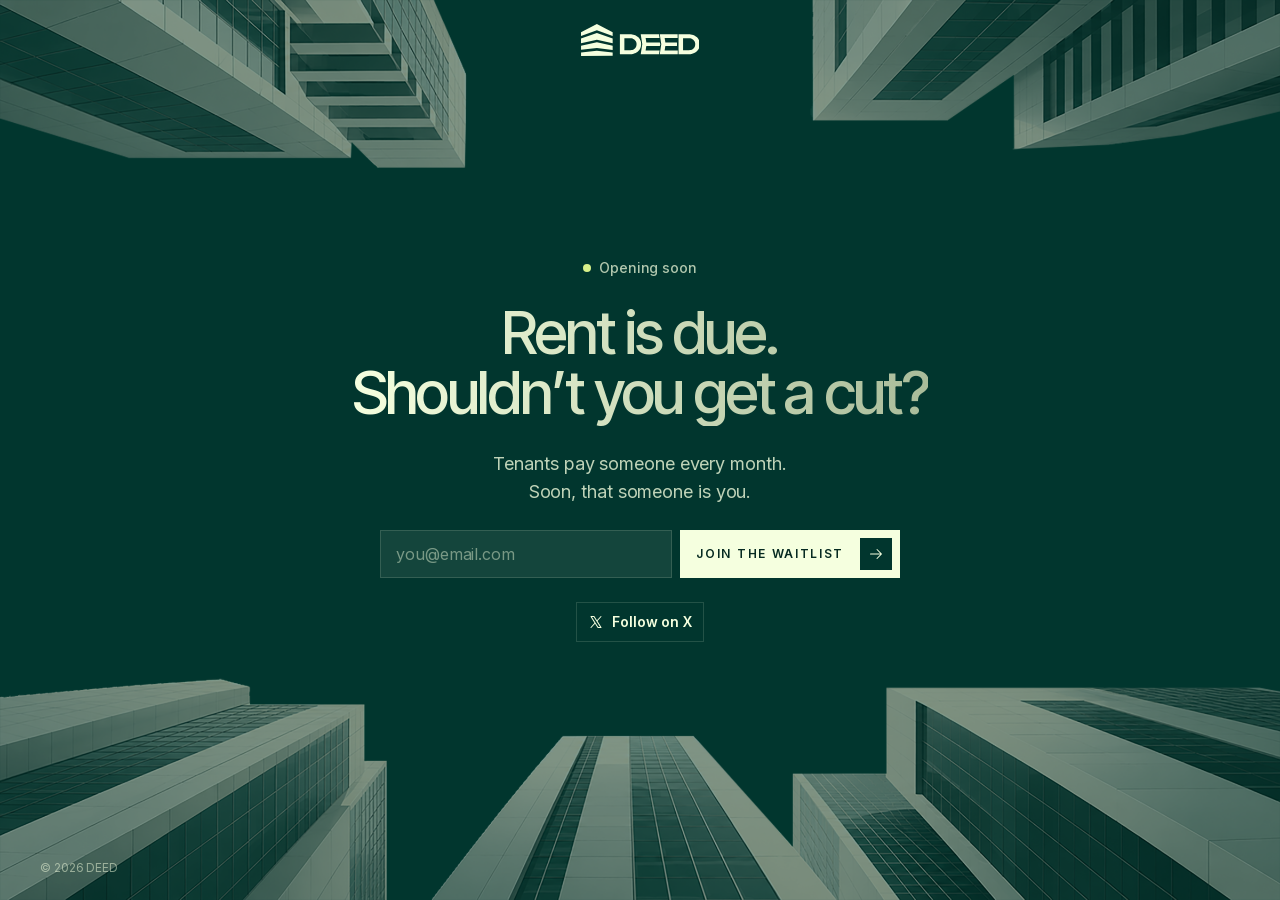
==== index.html @ 1d6d8c2b "." ====
<!DOCTYPE html>
<!--XpxqVxk1IxAh8o9LxmOj1-->
<html lang="en" class="__variable_37ef13 __variable_84aefc">
  <head>
    <meta charset="utf-8" />
    <meta name="viewport" content="width=device-width, initial-scale=1" />
    <link
      rel="preload"
      href="/_next/static/media/103fc5fac08dcb15-s.p.woff2"
      as="font"
      crossorigin=""
      type="font/woff2"
    />
    <link
      rel="preload"
      href="/_next/static/media/e4af272ccee01ff0-s.p.woff2"
      as="font"
      crossorigin=""
      type="font/woff2"
    />
    <link rel="preload" as="image" href="/top-bg.png" fetchPriority="high" />
    <link rel="preload" as="image" href="/bottom-bg.png" fetchPriority="high" />
    <link
      rel="stylesheet"
      href="/_next/static/css/99945a46fb707892.css?dpl=dpl_A23Dut1nnMx7aoHeBFA1edJPTMJ6"
      data-precedence="next"
    />
    <link
      rel="preload"
      as="script"
      fetchPriority="low"
      href="/_next/static/chunks/webpack-c6c7e59117ec260e.js?dpl=dpl_A23Dut1nnMx7aoHeBFA1edJPTMJ6"
    />
    <script
      src="/_next/static/chunks/4bd1b696-c023c6e3521b1417.js?dpl=dpl_A23Dut1nnMx7aoHeBFA1edJPTMJ6"
      async=""
    ></script>
    <script
      src="/_next/static/chunks/255-8fecbd8090803f7e.js?dpl=dpl_A23Dut1nnMx7aoHeBFA1edJPTMJ6"
      async=""
    ></script>
    <script
      src="/_next/static/chunks/main-app-f9b5d20365cb8be2.js?dpl=dpl_A23Dut1nnMx7aoHeBFA1edJPTMJ6"
      async=""
    ></script>
    <script
      src="/_next/static/chunks/app/page-c49c082d82d1c010.js?dpl=dpl_A23Dut1nnMx7aoHeBFA1edJPTMJ6"
      async=""
    ></script>
    <meta name="next-size-adjust" content="" />
    <meta name="theme-color" content="#01362E" />
    <title>DEED · Join the waitlist</title>
    <meta
      name="description"
      content="Rent is due. Shouldn’t you get a cut? Join the DEED waitlist."
    />
    <meta property="og:title" content="DEED · Join the waitlist" />
    <meta
      property="og:description"
      content="Rent is due. Shouldn’t you get a cut?"
    />
    <meta property="og:url" content="https://deed.estate" />
    <meta property="og:image" content="https://deed.estate/bottom-bg.png" />
    <meta property="og:type" content="website" />
    <meta name="twitter:card" content="summary_large_image" />
    <meta name="twitter:title" content="DEED · Join the waitlist" />
    <meta
      name="twitter:description"
      content="Rent is due. Shouldn’t you get a cut?"
    />
    <meta name="twitter:image" content="https://deed.estate/bottom-bg.png" />
    <link
      rel="icon"
      href="data:image/svg+xml,%3Csvg%20xmlns%3D&#x27;http%3A%2F%2Fwww.w3.org%2F2000%2Fsvg&#x27;%20viewBox%3D&#x27;0%200%201254%201254&#x27;%3E%3Crect%20width%3D&#x27;1254&#x27;%20height%3D&#x27;1254&#x27;%20fill%3D&#x27;%2301362E&#x27;%2F%3E%3Cg%20transform%3D&#x27;translate(334%20333)%20scale(1.787)&#x27;%20fill%3D&#x27;%23F5FFDF&#x27;%3E%3Cpath%20d%3D&#x27;M0%2C84.3L163.6%2C0L326.6%2C84.5L326.6%2C124L163.8%2C63.5L0%2C124.5Z&#x27;%2F%3E%3Cpath%20d%3D&#x27;M0%2C150L163.8%2C94L326.6%2C150.5L326.6%2C199L163.8%2C161.5L0%2C198.8Z&#x27;%2F%3E%3Cpath%20d%3D&#x27;M0.5%2C224.3L164%2C188L326.6%2C224.8L326.6%2C267L164%2C248.2L0.5%2C266.5Z&#x27;%2F%3E%3Cpath%20d%3D&#x27;M0.5%2C293L163%2C276.5L326.6%2C293L326.6%2C328.5L0.5%2C328.8Z&#x27;%2F%3E%3C%2Fg%3E%3C%2Fsvg%3E"
    />
    <script
      src="/_next/static/chunks/polyfills-42372ed130431b0a.js?dpl=dpl_A23Dut1nnMx7aoHeBFA1edJPTMJ6"
      nomodule=""
    ></script>
  </head>
  <body>
    <div hidden=""><!--$--><!--/$--></div>
    <div class="splash" aria-hidden="true">
      <svg viewBox="0 0 327 329" aria-hidden="true">
        <path
          d="M0,84.3L163.6,0L326.6,84.5L326.6,124L163.8,63.5L0,124.5Z"
        ></path>
        <path
          d="M0,150L163.8,94L326.6,150.5L326.6,199L163.8,161.5L0,198.8Z"
        ></path>
        <path
          d="M0.5,224.3L164,188L326.6,224.8L326.6,267L164,248.2L0.5,266.5Z"
        ></path>
        <path d="M0.5,293L163,276.5L326.6,293L326.6,328.5L0.5,328.8Z"></path>
      </svg>
    </div>
    <img
      class="bg bg-top"
      src="/top-bg.png"
      alt=""
      width="2400"
      height="800"
      fetchPriority="high"
    /><img
      class="bg bg-bottom"
      src="/bottom-bg.png"
      alt=""
      width="2400"
      height="800"
      fetchPriority="high"
    />
    <div class="page">
      <a class="skip" href="#join">Skip to the form</a>
      <header class="shell top">
        <a class="logo" href="/" aria-label="DEED home"
          ><svg viewBox="0 0 1226 330" fill="currentColor" aria-hidden="true">
            <path
              d="M0,84.3L163.6,0L326.6,84.5L326.6,124L163.8,63.5L0,124.5Z"
            ></path>
            <path
              d="M0,150L163.8,94L326.6,150.5L326.6,199L163.8,161.5L0,198.8Z"
            ></path>
            <path
              d="M0.5,224.3L164,188L326.6,224.8L326.6,267L164,248.2L0.5,266.5Z"
            ></path>
            <path
              d="M0.5,293L163,276.5L326.6,293L326.6,328.5L0.5,328.8Z"
            ></path>
            <path
              fill-rule="evenodd"
              d="M1006.0,105.5L1006.0,311.8L1006.5,312.2L1111.2,312.0L1127.8,310.8L1139.2,308.8L1147.5,306.8L1159.5,302.8L1164.2,300.8L1165.5,299.8L1168.5,298.8L1176.5,294.5L1182.5,290.8L1192.0,283.5L1201.5,274.2L1204.5,270.8L1209.8,263.5L1214.8,255.0L1218.8,245.8L1221.8,236.5L1223.0,229.5L1223.5,228.8L1224.8,219.2L1224.8,197.5L1222.5,183.5L1219.8,174.0L1216.8,166.5L1212.8,159.2L1212.8,158.5L1206.8,149.5L1201.5,143.0L1193.5,135.0L1187.8,130.2L1177.0,123.0L1165.2,117.0L1164.5,117.0L1163.2,116.0L1156.5,113.8L1155.5,113.0L1145.5,110.0L1131.2,107.0L1123.2,106.0L1106.8,105.0L1006.5,105.0ZM1052.5,147.0L1053.8,146.2L1114.8,146.5L1125.5,147.8L1137.0,150.8L1144.2,153.8L1154.8,160.0L1159.5,164.0L1166.2,171.5L1172.0,180.5L1175.8,190.8L1177.0,196.5L1177.8,203.0L1177.8,214.5L1176.8,222.0L1175.0,227.8L1175.0,229.0L1173.0,234.2L1170.0,240.2L1165.8,246.5L1162.2,250.5L1155.0,257.0L1147.2,262.0L1135.5,267.0L1128.0,269.0L1112.2,271.0L1053.2,271.0L1052.5,270.2ZM812.2,105.0L812.0,106.0L814.0,116.5L819.0,151.2L820.0,155.2L821.0,164.2L823.0,174.5L823.0,177.2L825.0,187.5L825.0,190.2L827.0,200.5L828.0,210.0L825.0,226.8L824.8,230.8L823.0,239.8L822.8,243.8L821.0,252.8L820.8,256.8L819.0,265.8L819.0,268.0L818.2,270.8L817.0,281.0L816.2,283.5L815.0,294.0L814.2,296.5L813.0,307.0L812.0,311.5L998.0,311.8L998.2,273.8L997.8,273.2L863.2,273.2L862.8,272.8L863.8,264.8L864.8,261.0L865.0,257.0L866.5,249.8L866.8,245.8L868.8,235.2L869.0,231.5L869.5,230.5L869.8,227.2L870.5,226.2L989.2,226.2L989.8,225.5L989.8,191.2L989.2,190.8L870.2,190.5L869.8,189.5L868.8,181.5L867.8,177.5L867.8,175.2L866.8,171.2L866.8,168.5L865.8,164.5L862.8,144.2L863.2,143.8L996.5,143.8L997.0,143.0L996.8,105.2ZM616.2,105.0L616.0,107.2L617.0,111.2L618.0,120.2L620.0,130.5L620.0,133.2L622.0,143.5L622.0,146.2L623.0,150.2L623.0,152.5L624.0,156.5L624.2,160.5L625.0,163.2L625.0,165.2L626.0,169.5L627.0,178.2L632.0,208.8L631.0,212.8L631.0,215.0L629.2,224.0L629.0,228.0L628.2,230.5L627.0,241.0L626.2,243.5L625.0,254.0L622.0,270.8L621.8,274.8L620.0,283.8L619.8,287.8L618.0,296.8L618.0,299.0L616.0,311.5L616.8,312.0L803.5,311.8L804.0,311.2L806.0,299.0L806.5,298.2L807.8,289.8L808.5,287.8L808.8,284.5L810.8,275.5L810.8,274.0L810.0,273.5L773.0,273.8L667.2,273.2L666.5,272.2L669.8,253.2L669.8,251.0L670.8,247.0L671.0,243.0L672.5,235.8L672.8,231.8L674.2,226.2L812.8,226.2L813.8,225.0L813.8,223.8L817.8,209.0L813.5,191.2L813.0,190.8L674.5,190.8L673.8,190.0L672.8,185.2L672.8,182.5L671.8,178.5L671.8,176.5L669.8,166.0L669.8,163.5L669.0,161.0L668.8,157.2L666.5,144.5L667.2,143.8L809.8,143.8L810.2,143.2L809.8,142.0L809.8,139.8L808.8,136.0L808.8,133.8L807.8,130.0L807.8,127.8L806.8,124.0L806.8,121.8L805.8,118.0L805.8,115.8L803.8,105.2ZM401.0,105.5L401.0,311.8L401.5,312.2L506.2,312.0L522.8,310.8L534.2,308.8L542.5,306.8L554.5,302.8L559.2,300.8L560.5,299.8L563.5,298.8L571.5,294.5L577.5,290.8L587.0,283.5L596.5,274.2L599.5,270.8L604.8,263.5L609.8,255.0L613.8,245.8L616.8,236.5L618.0,229.5L618.5,228.8L619.8,219.2L619.8,197.5L617.5,183.5L614.8,174.0L611.8,166.5L607.8,159.2L607.8,158.5L601.8,149.5L596.5,143.0L588.5,135.0L582.8,130.2L572.0,123.0L560.2,117.0L559.5,117.0L558.2,116.0L551.5,113.8L550.5,113.0L540.5,110.0L526.2,107.0L518.2,106.0L501.8,105.0L401.5,105.0ZM447.5,147.0L448.8,146.2L509.8,146.5L520.5,147.8L532.0,150.8L539.2,153.8L549.8,160.0L554.5,164.0L561.2,171.5L567.0,180.5L570.8,190.8L572.0,196.5L572.8,203.0L572.8,214.5L571.8,222.0L570.0,227.8L570.0,229.0L568.0,234.2L565.0,240.2L560.8,246.5L557.2,250.5L550.0,257.0L542.2,262.0L530.5,267.0L523.0,269.0L507.2,271.0L448.2,271.0L447.5,270.2Z"
            ></path></svg
        ></a>
      </header>
      <main class="shell stage" id="stage">
        <section class="copy" id="join">
          <span class="status"
            ><i aria-hidden="true"></i><span>Opening soon</span></span
          >
          <h1>
            Rent is due.<br /><span style="white-space: nowrap"
              >Shouldn’t you get a cut?</span
            >
          </h1>
          <h2 class="lead">
            Tenants pay someone every month.<br />Soon, that someone is you.
          </h2>
          <form class="form" id="form" novalidate="">
            <div class="row">
              <input
                type="email"
                id="email"
                placeholder="you@email.com"
                autocomplete="email"
                inputmode="email"
                aria-label="Email address"
                aria-describedby="msg"
                aria-invalid="false"
                required=""
                name="email"
                value=""
              /><input
                class="hp"
                type="text"
                tabindex="-1"
                autocomplete="off"
                aria-hidden="true"
                name="company"
              /><button class="btn" type="submit" id="go">
                <span id="goLabel">JOIN THE WAITLIST</span
                ><span class="sq"
                  ><svg
                    viewBox="0 0 256 256"
                    fill="currentColor"
                    aria-hidden="true"
                  >
                    <path
                      d="M221.66,133.66l-72,72a8,8,0,0,1-11.32-11.32L196.69,136H40a8,8,0,0,1,0-16H196.69L138.34,61.66a8,8,0,0,1,11.32-11.32l72,72A8,8,0,0,1,221.66,133.66Z"
                    ></path></svg
                ></span>
              </button>
            </div>
            <p class="msg" id="msg" role="alert" hidden=""></p>
          </form>
          <a
            class="x-link"
            href="https://x.com/deedestate_rh"
            target="_blank"
            rel="noopener"
            ><svg viewBox="0 0 256 256" fill="currentColor" aria-hidden="true">
              <path
                d="M214.75,211.71l-62.6-98.38,61.77-67.95a8,8,0,0,0-11.84-10.76L143.24,99.34,102.75,35.71A8,8,0,0,0,96,32H48a8,8,0,0,0-6.75,12.3l62.6,98.37-61.77,68a8,8,0,1,0,11.84,10.76l58.84-64.72,40.49,63.63A8,8,0,0,0,160,224h48a8,8,0,0,0,6.75-12.29ZM164.39,208,62.57,48h29L193.43,208Z"
              ></path></svg
            >Follow on X</a
          >
        </section>
      </main>
      <footer class="shell foot"><p>© 2026 DEED</p></footer>
    </div>
    <!--$--><!--/$-->
    <script
      src="/_next/static/chunks/webpack-c6c7e59117ec260e.js?dpl=dpl_A23Dut1nnMx7aoHeBFA1edJPTMJ6"
      id="_R_"
      async=""
    ></script>
    <script>
      (self.__next_f = self.__next_f || []).push([0]);
    </script>
    <script>
      self.__next_f.push([
        1,
        '1:"$Sreact.fragment"\n2:I[9766,[],""]\n3:I[8924,[],""]\n4:I[3448,["974","static/chunks/app/page-c49c082d82d1c010.js?dpl=dpl_A23Dut1nnMx7aoHeBFA1edJPTMJ6"],"default"]\n5:I[4431,[],"OutletBoundary"]\n7:I[5278,[],"AsyncMetadataOutlet"]\n9:I[4431,[],"ViewportBoundary"]\nb:I[4431,[],"MetadataBoundary"]\nc:"$Sreact.suspense"\ne:I[7150,[],""]\n:HL["/_next/static/media/103fc5fac08dcb15-s.p.woff2","font",{"crossOrigin":"","type":"font/woff2"}]\n:HL["/_next/static/media/e4af272ccee01ff0-s.p.woff2","font",{"crossOrigin":"","type":"font/woff2"}]\n:HL["/_next/static/css/99945a46fb707892.css?dpl=dpl_A23Dut1nnMx7aoHeBFA1edJPTMJ6","style"]\n',
      ]);
    </script>
    <script>
      self.__next_f.push([
        1,
        '0:{"P":null,"b":"XpxqVxk1IxAh8o9LxmOj1","p":"","c":["",""],"i":false,"f":[[["",{"children":["__PAGE__",{}]},"$undefined","$undefined",true],["",["$","$1","c",{"children":[[["$","link","0",{"rel":"stylesheet","href":"/_next/static/css/99945a46fb707892.css?dpl=dpl_A23Dut1nnMx7aoHeBFA1edJPTMJ6","precedence":"next","crossOrigin":"$undefined","nonce":"$undefined"}]],["$","html",null,{"lang":"en","className":"__variable_37ef13 __variable_84aefc","children":["$","body",null,{"children":["$","$L2",null,{"parallelRouterKey":"children","error":"$undefined","errorStyles":"$undefined","errorScripts":"$undefined","template":["$","$L3",null,{}],"templateStyles":"$undefined","templateScripts":"$undefined","notFound":[[["$","title",null,{"children":"404: This page could not be found."}],["$","div",null,{"style":{"fontFamily":"system-ui,\\"Segoe UI\\",Roboto,Helvetica,Arial,sans-serif,\\"Apple Color Emoji\\",\\"Segoe UI Emoji\\"","height":"100vh","textAlign":"center","display":"flex","flexDirection":"column","alignItems":"center","justifyContent":"center"},"children":["$","div",null,{"children":[["$","style",null,{"dangerouslySetInnerHTML":{"__html":"body{color:#000;background:#fff;margin:0}.next-error-h1{border-right:1px solid rgba(0,0,0,.3)}@media (prefers-color-scheme:dark){body{color:#fff;background:#000}.next-error-h1{border-right:1px solid rgba(255,255,255,.3)}}"}}],["$","h1",null,{"className":"next-error-h1","style":{"display":"inline-block","margin":"0 20px 0 0","padding":"0 23px 0 0","fontSize":24,"fontWeight":500,"verticalAlign":"top","lineHeight":"49px"},"children":404}],["$","div",null,{"style":{"display":"inline-block"},"children":["$","h2",null,{"style":{"fontSize":14,"fontWeight":400,"lineHeight":"49px","margin":0},"children":"This page could not be found."}]}]]}]}]],[]],"forbidden":"$undefined","unauthorized":"$undefined"}]}]}]]}],{"children":["__PAGE__",["$","$1","c",{"children":[["$","$L4",null,{"xUrl":"https://x.com/deedestate_rh","telegramFallback":"https://t.me/deedestate"}],null,["$","$L5",null,{"children":["$L6",["$","$L7",null,{"promise":"$@8"}]]}]]}],{},null,false]},null,false],["$","$1","h",{"children":[null,[["$","$L9",null,{"children":"$La"}],["$","meta",null,{"name":"next-size-adjust","content":""}]],["$","$Lb",null,{"children":["$","div",null,{"hidden":true,"children":["$","$c",null,{"fallback":null,"children":"$Ld"}]}]}]]}],false]],"m":"$undefined","G":["$e",[]],"s":false,"S":true}\n',
      ]);
    </script>
    <script>
      self.__next_f.push([
        1,
        'a:[["$","meta","0",{"charSet":"utf-8"}],["$","meta","1",{"name":"viewport","content":"width=device-width, initial-scale=1"}],["$","meta","2",{"name":"theme-color","content":"#01362E"}]]\n6:null\n',
      ]);
    </script>
    <script>
      self.__next_f.push([1, 'f:I[622,[],"IconMark"]\n']);
    </script>
    <script>
      self.__next_f.push([
        1,
        '8:{"metadata":[["$","title","0",{"children":"DEED · Join the waitlist"}],["$","meta","1",{"name":"description","content":"Rent is due. Shouldn’t you get a cut? Join the DEED waitlist."}],["$","meta","2",{"property":"og:title","content":"DEED · Join the waitlist"}],["$","meta","3",{"property":"og:description","content":"Rent is due. Shouldn’t you get a cut?"}],["$","meta","4",{"property":"og:url","content":"https://deed.estate"}],["$","meta","5",{"property":"og:image","content":"https://deed.estate/bottom-bg.png"}],["$","meta","6",{"property":"og:type","content":"website"}],["$","meta","7",{"name":"twitter:card","content":"summary_large_image"}],["$","meta","8",{"name":"twitter:title","content":"DEED · Join the waitlist"}],["$","meta","9",{"name":"twitter:description","content":"Rent is due. Shouldn’t you get a cut?"}],["$","meta","10",{"name":"twitter:image","content":"https://deed.estate/bottom-bg.png"}],["$","link","11",{"rel":"icon","href":"data:image/svg+xml,%3Csvg%20xmlns%3D\'http%3A%2F%2Fwww.w3.org%2F2000%2Fsvg\'%20viewBox%3D\'0%200%201254%201254\'%3E%3Crect%20width%3D\'1254\'%20height%3D\'1254\'%20fill%3D\'%2301362E\'%2F%3E%3Cg%20transform%3D\'translate(334%20333)%20scale(1.787)\'%20fill%3D\'%23F5FFDF\'%3E%3Cpath%20d%3D\'M0%2C84.3L163.6%2C0L326.6%2C84.5L326.6%2C124L163.8%2C63.5L0%2C124.5Z\'%2F%3E%3Cpath%20d%3D\'M0%2C150L163.8%2C94L326.6%2C150.5L326.6%2C199L163.8%2C161.5L0%2C198.8Z\'%2F%3E%3Cpath%20d%3D\'M0.5%2C224.3L164%2C188L326.6%2C224.8L326.6%2C267L164%2C248.2L0.5%2C266.5Z\'%2F%3E%3Cpath%20d%3D\'M0.5%2C293L163%2C276.5L326.6%2C293L326.6%2C328.5L0.5%2C328.8Z\'%2F%3E%3C%2Fg%3E%3C%2Fsvg%3E"}],["$","$Lf","12",{}]],"error":null,"digest":"$undefined"}\n',
      ]);
    </script>
    <script>
      self.__next_f.push([1, 'd:"$8:metadata"\n']);
    </script>
  </body>
</html>
---- _next/static/css/99945a46fb707892.css ----
@font-face {
  font-family: Inter;
  font-style: normal;
  font-weight: 400;
  font-display: swap;
  src: url(/_next/static/media/ba9851c3c22cd980-s.woff2) format("woff2");
  unicode-range: u+0460-052f, u+1c80-1c8a, u+20b4, u+2de0-2dff, u+a640-a69f,
    u+fe2e-fe2f;
}
@font-face {
  font-family: Inter;
  font-style: normal;
  font-weight: 400;
  font-display: swap;
  src: url(/_next/static/media/21350d82a1f187e9-s.woff2) format("woff2");
  unicode-range: u+0301, u+0400-045f, u+0490-0491, u+04b0-04b1, u+2116;
}
@font-face {
  font-family: Inter;
  font-style: normal;
  font-weight: 400;
  font-display: swap;
  src: url(/_next/static/media/c5fe6dc8356a8c31-s.woff2) format("woff2");
  unicode-range: u+1f??;
}
@font-face {
  font-family: Inter;
  font-style: normal;
  font-weight: 400;
  font-display: swap;
  src: url(/_next/static/media/19cfc7226ec3afaa-s.woff2) format("woff2");
  unicode-range: u+0370-0377, u+037a-037f, u+0384-038a, u+038c, u+038e-03a1,
    u+03a3-03ff;
}
@font-face {
  font-family: Inter;
  font-style: normal;
  font-weight: 400;
  font-display: swap;
  src: url(/_next/static/media/df0a9ae256c0569c-s.woff2) format("woff2");
  unicode-range: u+0102-0103, u+0110-0111, u+0128-0129, u+0168-0169, u+01a0-01a1,
    u+01af-01b0, u+0300-0301, u+0303-0304, u+0308-0309, u+0323, u+0329,
    u+1ea0-1ef9, u+20ab;
}
@font-face {
  font-family: Inter;
  font-style: normal;
  font-weight: 400;
  font-display: swap;
  src: url(/_next/static/media/8e9860b6e62d6359-s.woff2) format("woff2");
  unicode-range: u+0100-02ba, u+02bd-02c5, u+02c7-02cc, u+02ce-02d7, u+02dd-02ff,
    u+0304, u+0308, u+0329, u+1d00-1dbf, u+1e00-1e9f, u+1ef2-1eff, u+2020,
    u+20a0-20ab, u+20ad-20c0, u+2113, u+2c60-2c7f, u+a720-a7ff;
}
@font-face {
  font-family: Inter;
  font-style: normal;
  font-weight: 400;
  font-display: swap;
  src: url(/_next/static/media/e4af272ccee01ff0-s.p.woff2) format("woff2");
  unicode-range: u+00??, u+0131, u+0152-0153, u+02bb-02bc, u+02c6, u+02da,
    u+02dc, u+0304, u+0308, u+0329, u+2000-206f, u+20ac, u+2122, u+2191, u+2193,
    u+2212, u+2215, u+feff, u+fffd;
}
@font-face {
  font-family: Inter;
  font-style: normal;
  font-weight: 500;
  font-display: swap;
  src: url(/_next/static/media/ba9851c3c22cd980-s.woff2) format("woff2");
  unicode-range: u+0460-052f, u+1c80-1c8a, u+20b4, u+2de0-2dff, u+a640-a69f,
    u+fe2e-fe2f;
}
@font-face {
  font-family: Inter;
  font-style: normal;
  font-weight: 500;
  font-display: swap;
  src: url(/_next/static/media/21350d82a1f187e9-s.woff2) format("woff2");
  unicode-range: u+0301, u+0400-045f, u+0490-0491, u+04b0-04b1, u+2116;
}
@font-face {
  font-family: Inter;
  font-style: normal;
  font-weight: 500;
  font-display: swap;
  src: url(/_next/static/media/c5fe6dc8356a8c31-s.woff2) format("woff2");
  unicode-range: u+1f??;
}
@font-face {
  font-family: Inter;
  font-style: normal;
  font-weight: 500;
  font-display: swap;
  src: url(/_next/static/media/19cfc7226ec3afaa-s.woff2) format("woff2");
  unicode-range: u+0370-0377, u+037a-037f, u+0384-038a, u+038c, u+038e-03a1,
    u+03a3-03ff;
}
@font-face {
  font-family: Inter;
  font-style: normal;
  font-weight: 500;
  font-display: swap;
  src: url(/_next/static/media/df0a9ae256c0569c-s.woff2) format("woff2");
  unicode-range: u+0102-0103, u+0110-0111, u+0128-0129, u+0168-0169, u+01a0-01a1,
    u+01af-01b0, u+0300-0301, u+0303-0304, u+0308-0309, u+0323, u+0329,
    u+1ea0-1ef9, u+20ab;
}
@font-face {
  font-family: Inter;
  font-style: normal;
  font-weight: 500;
  font-display: swap;
  src: url(/_next/static/media/8e9860b6e62d6359-s.woff2) format("woff2");
  unicode-range: u+0100-02ba, u+02bd-02c5, u+02c7-02cc, u+02ce-02d7, u+02dd-02ff,
    u+0304, u+0308, u+0329, u+1d00-1dbf, u+1e00-1e9f, u+1ef2-1eff, u+2020,
    u+20a0-20ab, u+20ad-20c0, u+2113, u+2c60-2c7f, u+a720-a7ff;
}
@font-face {
  font-family: Inter;
  font-style: normal;
  font-weight: 500;
  font-display: swap;
  src: url(/_next/static/media/e4af272ccee01ff0-s.p.woff2) format("woff2");
  unicode-range: u+00??, u+0131, u+0152-0153, u+02bb-02bc, u+02c6, u+02da,
    u+02dc, u+0304, u+0308, u+0329, u+2000-206f, u+20ac, u+2122, u+2191, u+2193,
    u+2212, u+2215, u+feff, u+fffd;
}
@font-face {
  font-family: Inter;
  font-style: normal;
  font-weight: 600;
  font-display: swap;
  src: url(/_next/static/media/ba9851c3c22cd980-s.woff2) format("woff2");
  unicode-range: u+0460-052f, u+1c80-1c8a, u+20b4, u+2de0-2dff, u+a640-a69f,
    u+fe2e-fe2f;
}
@font-face {
  font-family: Inter;
  font-style: normal;
  font-weight: 600;
  font-display: swap;
  src: url(/_next/static/media/21350d82a1f187e9-s.woff2) format("woff2");
  unicode-range: u+0301, u+0400-045f, u+0490-0491, u+04b0-04b1, u+2116;
}
@font-face {
  font-family: Inter;
  font-style: normal;
  font-weight: 600;
  font-display: swap;
  src: url(/_next/static/media/c5fe6dc8356a8c31-s.woff2) format("woff2");
  unicode-range: u+1f??;
}
@font-face {
  font-family: Inter;
  font-style: normal;
  font-weight: 600;
  font-display: swap;
  src: url(/_next/static/media/19cfc7226ec3afaa-s.woff2) format("woff2");
  unicode-range: u+0370-0377, u+037a-037f, u+0384-038a, u+038c, u+038e-03a1,
    u+03a3-03ff;
}
@font-face {
  font-family: Inter;
  font-style: normal;
  font-weight: 600;
  font-display: swap;
  src: url(/_next/static/media/df0a9ae256c0569c-s.woff2) format("woff2");
  unicode-range: u+0102-0103, u+0110-0111, u+0128-0129, u+0168-0169, u+01a0-01a1,
    u+01af-01b0, u+0300-0301, u+0303-0304, u+0308-0309, u+0323, u+0329,
    u+1ea0-1ef9, u+20ab;
}
@font-face {
  font-family: Inter;
  font-style: normal;
  font-weight: 600;
  font-display: swap;
  src: url(/_next/static/media/8e9860b6e62d6359-s.woff2) format("woff2");
  unicode-range: u+0100-02ba, u+02bd-02c5, u+02c7-02cc, u+02ce-02d7, u+02dd-02ff,
    u+0304, u+0308, u+0329, u+1d00-1dbf, u+1e00-1e9f, u+1ef2-1eff, u+2020,
    u+20a0-20ab, u+20ad-20c0, u+2113, u+2c60-2c7f, u+a720-a7ff;
}
@font-face {
  font-family: Inter;
  font-style: normal;
  font-weight: 600;
  font-display: swap;
  src: url(/_next/static/media/e4af272ccee01ff0-s.p.woff2) format("woff2");
  unicode-range: u+00??, u+0131, u+0152-0153, u+02bb-02bc, u+02c6, u+02da,
    u+02dc, u+0304, u+0308, u+0329, u+2000-206f, u+20ac, u+2122, u+2191, u+2193,
    u+2212, u+2215, u+feff, u+fffd;
}
@font-face {
  font-family: Inter Fallback;
  src: local("Arial");
  ascent-override: 90.44%;
  descent-override: 22.52%;
  line-gap-override: 0%;
  size-adjust: 107.12%;
}
.__className_37ef13 {
  font-family: Inter, Inter Fallback;
  font-style: normal;
}
.__variable_37ef13 {
  --font-inter: "Inter", "Inter Fallback";
}
@font-face {
  font-family: Inter Tight;
  font-style: normal;
  font-weight: 500;
  font-display: swap;
  src: url(/_next/static/media/c95a17d6aa1ccc69-s.woff2) format("woff2");
  unicode-range: u+0460-052f, u+1c80-1c8a, u+20b4, u+2de0-2dff, u+a640-a69f,
    u+fe2e-fe2f;
}
@font-face {
  font-family: Inter Tight;
  font-style: normal;
  font-weight: 500;
  font-display: swap;
  src: url(/_next/static/media/84792440f5374347-s.woff2) format("woff2");
  unicode-range: u+0301, u+0400-045f, u+0490-0491, u+04b0-04b1, u+2116;
}
@font-face {
  font-family: Inter Tight;
  font-style: normal;
  font-weight: 500;
  font-display: swap;
  src: url(/_next/static/media/10735954b8957dce-s.woff2) format("woff2");
  unicode-range: u+1f??;
}
@font-face {
  font-family: Inter Tight;
  font-style: normal;
  font-weight: 500;
  font-display: swap;
  src: url(/_next/static/media/69c8297e91a203ed-s.woff2) format("woff2");
  unicode-range: u+0370-0377, u+037a-037f, u+0384-038a, u+038c, u+038e-03a1,
    u+03a3-03ff;
}
@font-face {
  font-family: Inter Tight;
  font-style: normal;
  font-weight: 500;
  font-display: swap;
  src: url(/_next/static/media/32ec8d161d520037-s.woff2) format("woff2");
  unicode-range: u+0102-0103, u+0110-0111, u+0128-0129, u+0168-0169, u+01a0-01a1,
    u+01af-01b0, u+0300-0301, u+0303-0304, u+0308-0309, u+0323, u+0329,
    u+1ea0-1ef9, u+20ab;
}
@font-face {
  font-family: Inter Tight;
  font-style: normal;
  font-weight: 500;
  font-display: swap;
  src: url(/_next/static/media/ceda3e828136e1b8-s.woff2) format("woff2");
  unicode-range: u+0100-02ba, u+02bd-02c5, u+02c7-02cc, u+02ce-02d7, u+02dd-02ff,
    u+0304, u+0308, u+0329, u+1d00-1dbf, u+1e00-1e9f, u+1ef2-1eff, u+2020,
    u+20a0-20ab, u+20ad-20c0, u+2113, u+2c60-2c7f, u+a720-a7ff;
}
@font-face {
  font-family: Inter Tight;
  font-style: normal;
  font-weight: 500;
  font-display: swap;
  src: url(/_next/static/media/103fc5fac08dcb15-s.p.woff2) format("woff2");
  unicode-range: u+00??, u+0131, u+0152-0153, u+02bb-02bc, u+02c6, u+02da,
    u+02dc, u+0304, u+0308, u+0329, u+2000-206f, u+20ac, u+2122, u+2191, u+2193,
    u+2212, u+2215, u+feff, u+fffd;
}
@font-face {
  font-family: Inter Tight;
  font-style: normal;
  font-weight: 600;
  font-display: swap;
  src: url(/_next/static/media/c95a17d6aa1ccc69-s.woff2) format("woff2");
  unicode-range: u+0460-052f, u+1c80-1c8a, u+20b4, u+2de0-2dff, u+a640-a69f,
    u+fe2e-fe2f;
}
@font-face {
  font-family: Inter Tight;
  font-style: normal;
  font-weight: 600;
  font-display: swap;
  src: url(/_next/static/media/84792440f5374347-s.woff2) format("woff2");
  unicode-range: u+0301, u+0400-045f, u+0490-0491, u+04b0-04b1, u+2116;
}
@font-face {
  font-family: Inter Tight;
  font-style: normal;
  font-weight: 600;
  font-display: swap;
  src: url(/_next/static/media/10735954b8957dce-s.woff2) format("woff2");
  unicode-range: u+1f??;
}
@font-face {
  font-family: Inter Tight;
  font-style: normal;
  font-weight: 600;
  font-display: swap;
  src: url(/_next/static/media/69c8297e91a203ed-s.woff2) format("woff2");
  unicode-range: u+0370-0377, u+037a-037f, u+0384-038a, u+038c, u+038e-03a1,
    u+03a3-03ff;
}
@font-face {
  font-family: Inter Tight;
  font-style: normal;
  font-weight: 600;
  font-display: swap;
  src: url(/_next/static/media/32ec8d161d520037-s.woff2) format("woff2");
  unicode-range: u+0102-0103, u+0110-0111, u+0128-0129, u+0168-0169, u+01a0-01a1,
    u+01af-01b0, u+0300-0301, u+0303-0304, u+0308-0309, u+0323, u+0329,
    u+1ea0-1ef9, u+20ab;
}
@font-face {
  font-family: Inter Tight;
  font-style: normal;
  font-weight: 600;
  font-display: swap;
  src: url(/_next/static/media/ceda3e828136e1b8-s.woff2) format("woff2");
  unicode-range: u+0100-02ba, u+02bd-02c5, u+02c7-02cc, u+02ce-02d7, u+02dd-02ff,
    u+0304, u+0308, u+0329, u+1d00-1dbf, u+1e00-1e9f, u+1ef2-1eff, u+2020,
    u+20a0-20ab, u+20ad-20c0, u+2113, u+2c60-2c7f, u+a720-a7ff;
}
@font-face {
  font-family: Inter Tight;
  font-style: normal;
  font-weight: 600;
  font-display: swap;
  src: url(/_next/static/media/103fc5fac08dcb15-s.p.woff2) format("woff2");
  unicode-range: u+00??, u+0131, u+0152-0153, u+02bb-02bc, u+02c6, u+02da,
    u+02dc, u+0304, u+0308, u+0329, u+2000-206f, u+20ac, u+2122, u+2191, u+2193,
    u+2212, u+2215, u+feff, u+fffd;
}
@font-face {
  font-family: Inter Tight Fallback;
  src: local("Arial");
  ascent-override: 100.51%;
  descent-override: 25.03%;
  line-gap-override: 0%;
  size-adjust: 96.39%;
}
.__className_84aefc {
  font-family: Inter Tight, Inter Tight Fallback;
  font-style: normal;
}
.__variable_84aefc {
  --font-inter-tight: "Inter Tight", "Inter Tight Fallback";
}
:root {
  --green: #01362e;
  --green-800: #0a4536;
  --green-line: rgba(245, 255, 223, 0.14);
  --cream: #f5ffdf;
  --cream-dim: #a9bc9a;
  --ink: #062a21;
  --accent: #d8f08a;
  --bad: #f2b5ae;
  --font: "SF Pro Display", "SF Pro Text", -apple-system, BlinkMacSystemFont,
    var(--font-inter), "Helvetica Neue", Arial, sans-serif;
  --font-display: "SF Pro Display", -apple-system, BlinkMacSystemFont,
    var(--font-inter-tight), var(--font-inter), "Helvetica Neue", Arial,
    sans-serif;
  --ease: cubic-bezier(0.32, 0.72, 0, 1);
}
* {
  box-sizing: border-box;
  margin: 0;
  padding: 0;
}
body,
html {
  background: #01362e;
}
body {
  font-family: var(--font);
  color: var(--cream);
  font-size: 16px;
  line-height: 24px;
  -webkit-font-smoothing: antialiased;
  letter-spacing: -0.005em;
}
.page {
  position: relative;
  z-index: 1;
  background: transparent;
  color: #f5ffdf;
  min-height: 100vh;
  min-height: 100svh;
  display: grid;
  grid-template-rows: auto 1fr auto;
}
button,
input {
  font: inherit;
  letter-spacing: inherit;
}
a,
button,
input {
  color: inherit;
}
[hidden] {
  display: none !important;
}
::selection {
  background: var(--accent);
  color: var(--ink);
}
:focus-visible {
  outline: 2px solid var(--accent);
  outline-offset: 4px;
}
.skip {
  position: absolute;
  left: 16px;
  top: -64px;
  background: var(--cream);
  color: var(--ink);
  padding: 8px 12px;
  font-size: 14px;
  font-weight: 600;
  text-decoration: none;
  transition: top 0.5s var(--ease);
  z-index: 5;
}
.skip:focus {
  top: 16px;
}
.shell {
  width: 100%;
  max-width: 1280px;
  margin: 0 auto;
  padding-inline: 24px;
}
.top {
  position: relative;
  display: flex;
  justify-content: center;
  padding-top: 24px;
  padding-bottom: 24px;
}
.logo,
.top {
  align-items: center;
}
.logo {
  display: inline-flex;
  gap: 12px;
  font-family: var(--font-display);
  font-weight: 600;
  font-size: 20px;
  line-height: 28px;
  letter-spacing: -0.02em;
  text-decoration: none;
}
.logo svg {
  height: 32px;
  width: auto;
  display: block;
}
.x-link {
  display: inline-flex;
  align-items: center;
  gap: 8px;
  height: 40px;
  padding: 0 12px;
  font-size: 14px;
  line-height: 20px;
  font-weight: 600;
  text-decoration: none;
  box-shadow: inset 0 0 0 1px var(--green-line);
  transition: background 0.5s var(--ease), transform 0.5s var(--ease);
}
.x-link svg {
  width: 16px;
  height: 16px;
}
.x-link:hover {
  background: rgba(245, 255, 223, 0.08);
}
.x-link:active {
  transform: scale(0.98);
}
.stage {
  display: grid;
  grid-template-columns: 1fr;
  justify-items: center;
  text-align: center;
  padding-top: 32px;
  padding-bottom: 48px;
}
.copy,
.stage {
  align-items: center;
}
.copy {
  display: flex;
  flex-direction: column;
  gap: 24px;
  max-width: 680px;
  width: 100%;
}
.status {
  display: inline-flex;
  align-items: center;
  gap: 8px;
  font-size: 14px;
  line-height: 20px;
  font-weight: 500;
  color: rgba(245, 255, 223, 0.72);
  font-feature-settings: "tnum";
  font-variant-numeric: tabular-nums;
}
.status i {
  width: 8px;
  height: 8px;
  border-radius: 9999px;
  background: var(--accent);
  animation: pulse 2.4s var(--ease) infinite;
}
@keyframes pulse {
  50% {
    opacity: 0.35;
  }
}
h1 {
  font-family: var(--font-display);
  font-weight: 500;
  font-size: 30px;
  line-height: 1;
  letter-spacing: -0.045em;
  text-wrap: balance;
  max-width: 680px;
  background: linear-gradient(90deg, var(--cream), var(--cream-dim));
  -webkit-background-clip: text;
  background-clip: text;
  color: transparent;
  padding-bottom: 4px;
}
.lead {
  font-family: var(--font);
  font-weight: 400;
  letter-spacing: -0.005em;
  font-size: 18px;
  line-height: 28px;
  color: rgba(245, 255, 223, 0.78);
  max-width: 520px;
  text-wrap: pretty;
}
.form {
  flex-direction: column;
  align-items: center;
  gap: 16px;
  max-width: 520px;
}
.form,
.row {
  display: flex;
  width: 100%;
}
.row {
  gap: 8px;
  flex-wrap: wrap;
  justify-content: center;
}
.row input[type="email"] {
  flex: 1 1 224px;
  min-width: 0;
  height: 48px;
  border: 0;
  padding: 0 16px;
  font-size: 16px;
  background: rgba(245, 255, 223, 0.08);
  box-shadow: inset 0 0 0 1px var(--green-line);
  transition: box-shadow 0.5s var(--ease), background 0.5s var(--ease);
}
.row input[type="email"]::placeholder {
  color: rgba(245, 255, 223, 0.45);
}
.row input[type="email"]:hover {
  background: rgba(245, 255, 223, 0.11);
}
.row input[type="email"]:focus {
  outline: 0;
  box-shadow: inset 0 0 0 2px var(--accent);
}
.row input[aria-invalid="true"] {
  box-shadow: inset 0 0 0 2px var(--bad);
}
.hp {
  position: absolute;
  left: -9999px;
  width: 1px;
  height: 1px;
  opacity: 0;
}
.btn {
  display: inline-flex;
  align-items: center;
  gap: 16px;
  height: 48px;
  padding: 0 8px 0 16px;
  border: 0;
  cursor: pointer;
  background: var(--cream);
  color: var(--ink);
  text-decoration: none;
  font-size: 12px;
  line-height: 16px;
  font-weight: 600;
  letter-spacing: 0.14em;
  white-space: nowrap;
  transition: background 0.5s var(--ease), transform 0.5s var(--ease),
    opacity 0.5s var(--ease);
}
.btn .sq {
  width: 32px;
  height: 32px;
  background: var(--green);
  color: var(--cream);
  display: grid;
  place-items: center;
  transition: transform 0.5s var(--ease);
}
.btn .sq svg {
  width: 16px;
  height: 16px;
}
.btn:hover {
  background: #fff;
}
.btn:hover .sq {
  transform: translateX(2px);
}
.btn:active {
  transform: scale(0.98);
}
.btn[disabled] {
  opacity: 0.6;
  cursor: progress;
}
.btn.lime {
  background: var(--accent);
}
.btn.lime:hover {
  background: #e4f6a6;
}
.btn.ghost {
  background: transparent;
  color: var(--cream);
  box-shadow: inset 0 0 0 1px var(--green-line);
}
.btn.ghost:hover {
  background: rgba(245, 255, 223, 0.08);
}
.btn.ghost .sq {
  background: var(--cream);
  color: var(--ink);
}
.msg {
  font-size: 14px;
  line-height: 20px;
  color: var(--bad);
}
.done {
  display: flex;
  flex-direction: column;
  align-items: center;
  gap: 16px;
  max-width: 520px;
}
.done h2 {
  font-family: var(--font-display);
  font-weight: 500;
  font-size: 30px;
  line-height: 36px;
  letter-spacing: -0.035em;
  color: var(--accent);
}
.done p {
  color: rgba(245, 255, 223, 0.78);
  text-wrap: pretty;
}
.done .acts {
  display: flex;
  gap: 8px;
  flex-wrap: wrap;
  justify-content: center;
  padding-top: 8px;
}
.swap-in {
  animation: swapIn 0.8s var(--ease) both;
}
@keyframes swapIn {
  0% {
    opacity: 0;
    transform: translateY(16px);
    filter: blur(8px);
  }
}
.foot {
  display: flex;
  flex-wrap: wrap;
  gap: 8px 24px;
  justify-content: space-between;
  padding-top: 24px;
  padding-bottom: 24px;
  font-size: 12px;
  line-height: 16px;
  color: rgba(245, 255, 223, 0.5);
}
@media (max-width: 479px) {
  .done .btn,
  .row .btn {
    flex: 1 1 100%;
    justify-content: space-between;
  }
}
@media (min-width: 768px) {
  .shell {
    padding-inline: 40px;
  }
  h1 {
    font-size: 48px;
  }
}
@media (min-width: 1024px) {
  .stage {
    padding-top: 48px;
    padding-bottom: 64px;
  }
  h1 {
    font-size: 60px;
  }
}
.bg {
  position: fixed;
  left: 0;
  width: 100%;
  height: auto;
  display: block;
  opacity: 0.5;
  pointer-events: none;
  -webkit-user-select: none;
  -moz-user-select: none;
  user-select: none;
  z-index: 0;
}
.bg-top {
  top: 0;
}
.bg-bottom {
  bottom: 0;
}
.bg-top.in {
  animation: bgTop 1.6s var(--ease) both;
}
.bg-bottom.in {
  animation: bgBottom 1.6s var(--ease) both;
}
@keyframes bgTop {
  0% {
    opacity: 0;
    transform: translateY(-6%);
  }
}
@keyframes bgBottom {
  0% {
    opacity: 0;
    transform: translateY(6%);
  }
}
.splash {
  position: fixed;
  inset: 0;
  z-index: 50;
  display: grid;
  place-items: center;
  background: var(--green);
  transition: opacity 0.9s var(--ease), visibility 0.9s;
}
.splash.out {
  opacity: 0;
  visibility: hidden;
  pointer-events: none;
}
.splash svg {
  width: 72px;
  height: auto;
  overflow: visible;
}
.splash path {
  fill: var(--cream);
  animation: floor 0.9s var(--ease) both;
}
.splash path:nth-of-type(4) {
  animation-delay: 0.05s;
}
.splash path:nth-of-type(3) {
  animation-delay: 0.2s;
}
.splash path:nth-of-type(2) {
  animation-delay: 0.35s;
}
.splash path:first-of-type {
  animation-delay: 0.5s;
}
@keyframes floor {
  0% {
    opacity: 0;
    transform: translateY(12px);
  }
}
.page {
  opacity: 0;
  transition: opacity 0.8s var(--ease);
}
.page.in {
  opacity: 1;
}
.spin {
  width: 16px;
  height: 16px;
  border-radius: 50%;
  border: 2px solid rgba(245, 255, 223, 0.3);
  border-top: 2px solid var(--cream);
  animation: spin 0.8s linear infinite;
}
@keyframes spin {
  to {
    transform: rotate(1turn);
  }
}
@media (prefers-reduced-motion: reduce) {
  *,
  :after,
  :before {
    animation-duration: 0.01ms !important;
    animation-delay: 0s !important;
    transition-duration: 0.01ms !important;
  }
}
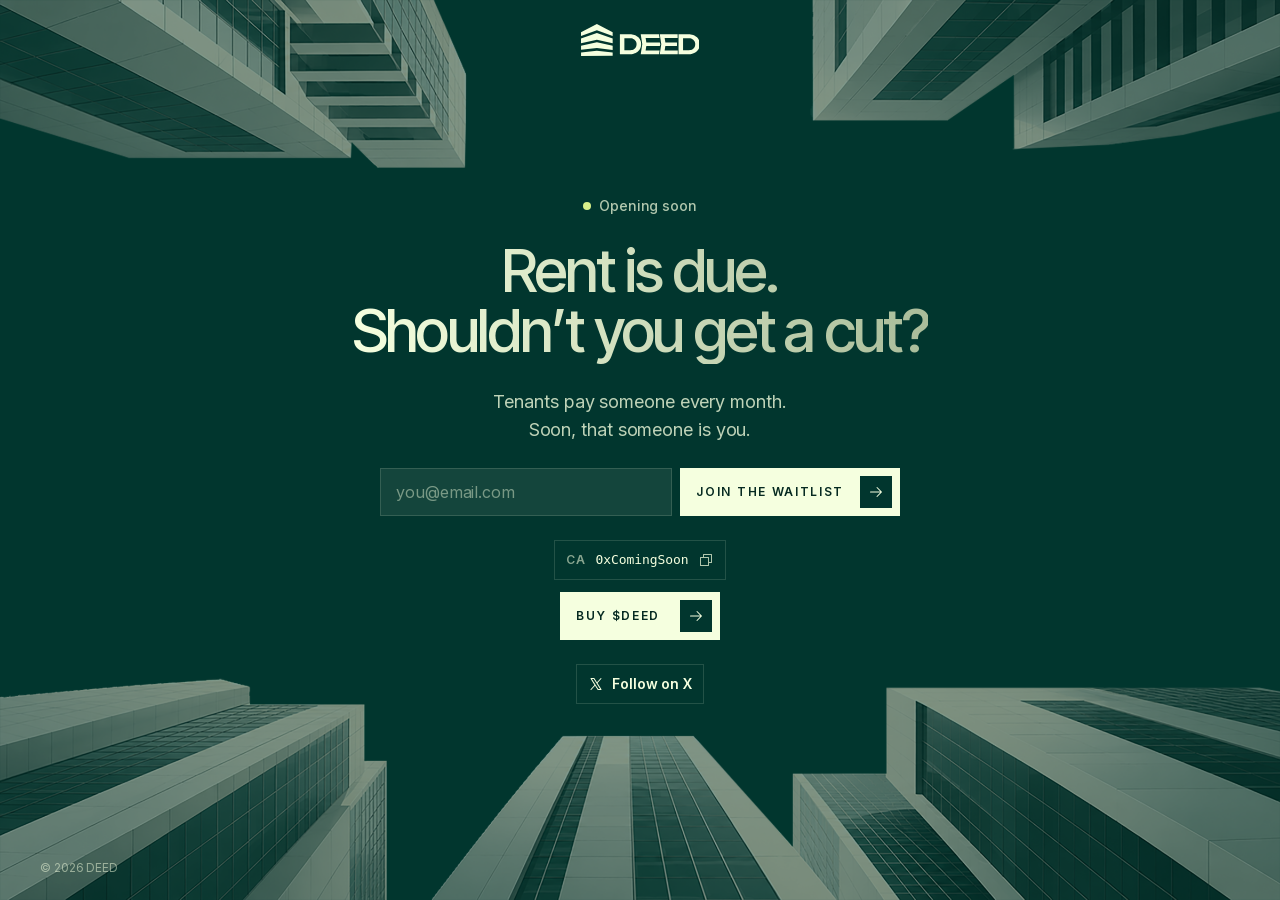
==== commit 20176298: "." ====
--- a/index.html
+++ b/index.html
@@ -77,6 +77,69 @@
       src="/_next/static/chunks/polyfills-42372ed130431b0a.js?dpl=dpl_A23Dut1nnMx7aoHeBFA1edJPTMJ6"
       nomodule=""
     ></script>
+    <style>
+      .trade {
+        display: flex;
+        flex-direction: column;
+        align-items: center;
+        gap: 12px;
+        width: 100%;
+        max-width: 520px;
+      }
+      .ca {
+        display: inline-flex;
+        align-items: center;
+        gap: 10px;
+        max-width: 100%;
+        height: 40px;
+        padding: 0 12px;
+        border: 0;
+        cursor: pointer;
+        background: transparent;
+        color: var(--cream);
+        font: inherit;
+        font-size: 14px;
+        line-height: 20px;
+        font-weight: 600;
+        box-shadow: inset 0 0 0 1px var(--green-line);
+        transition: background 0.5s var(--ease), transform 0.5s var(--ease);
+      }
+      .ca:hover {
+        background: rgba(245, 255, 223, 0.08);
+      }
+      .ca:active {
+        transform: scale(0.98);
+      }
+      .ca-label {
+        color: rgba(245, 255, 223, 0.55);
+        letter-spacing: 0.08em;
+        font-size: 12px;
+      }
+      .ca-addr {
+        font-family: ui-monospace, SFMono-Regular, Menlo, Consolas, monospace;
+        font-size: 13px;
+        font-weight: 500;
+        overflow: hidden;
+        text-overflow: ellipsis;
+        white-space: nowrap;
+      }
+      .ca-action {
+        display: grid;
+        place-items: center;
+        width: 16px;
+        height: 16px;
+        flex-shrink: 0;
+        color: rgba(245, 255, 223, 0.72);
+      }
+      .ca-action svg {
+        width: 16px;
+        height: 16px;
+      }
+      .trade .btn {
+        min-width: 160px;
+        justify-content: space-between;
+      }
+    </style>
   </head>
   <body>
     <div hidden=""><!--$--><!--/$--></div>
@@ -182,9 +245,46 @@
             </div>
             <p class="msg" id="msg" role="alert" hidden=""></p>
           </form>
+          <div class="trade">
+            <button
+              class="ca"
+              type="button"
+              id="caCopy"
+              aria-label="Copy contract address"
+            >
+              <span class="ca-label">CA</span>
+              <code class="ca-addr" id="caAddr">0xComingSoon</code>
+              <span class="ca-action" id="caAction" aria-hidden="true">
+                <svg viewBox="0 0 256 256" fill="currentColor">
+                  <path
+                    d="M216,32H88a8,8,0,0,0-8,8V80H40a8,8,0,0,0-8,8V216a8,8,0,0,0,8,8H168a8,8,0,0,0,8-8V176h40a8,8,0,0,0,8-8V40A8,8,0,0,0,216,32ZM160,208H48V96H160Zm48-48H176V88a8,8,0,0,0-8-8H96V48H208Z"
+                  ></path>
+                </svg>
+              </span>
+            </button>
+            <a
+              class="btn"
+              href="https://app.uniswap.org/swap?chain=robinhood&inputCurrency=NATIVE&outputCurrency=0xComingSoon"
+              target="_blank"
+              rel="noopener"
+              id="buy"
+            >
+              <span>BUY</span
+              ><span class="sq"
+                ><svg
+                  viewBox="0 0 256 256"
+                  fill="currentColor"
+                  aria-hidden="true"
+                >
+                  <path
+                    d="M221.66,133.66l-72,72a8,8,0,0,1-11.32-11.32L196.69,136H40a8,8,0,0,1,0-16H196.69L138.34,61.66a8,8,0,0,1,11.32-11.32l72,72A8,8,0,0,1,221.66,133.66Z"
+                  ></path></svg
+              ></span>
+            </a>
+          </div>
           <a
             class="x-link"
-            href="https://x.com/deedestate_rh"
+            href="https://x.com/deedestaterh"
             target="_blank"
             rel="noopener"
             ><svg viewBox="0 0 256 256" fill="currentColor" aria-hidden="true">
@@ -215,7 +315,7 @@
     <script>
       self.__next_f.push([
         1,
-        '0:{"P":null,"b":"XpxqVxk1IxAh8o9LxmOj1","p":"","c":["",""],"i":false,"f":[[["",{"children":["__PAGE__",{}]},"$undefined","$undefined",true],["",["$","$1","c",{"children":[[["$","link","0",{"rel":"stylesheet","href":"/_next/static/css/99945a46fb707892.css?dpl=dpl_A23Dut1nnMx7aoHeBFA1edJPTMJ6","precedence":"next","crossOrigin":"$undefined","nonce":"$undefined"}]],["$","html",null,{"lang":"en","className":"__variable_37ef13 __variable_84aefc","children":["$","body",null,{"children":["$","$L2",null,{"parallelRouterKey":"children","error":"$undefined","errorStyles":"$undefined","errorScripts":"$undefined","template":["$","$L3",null,{}],"templateStyles":"$undefined","templateScripts":"$undefined","notFound":[[["$","title",null,{"children":"404: This page could not be found."}],["$","div",null,{"style":{"fontFamily":"system-ui,\\"Segoe UI\\",Roboto,Helvetica,Arial,sans-serif,\\"Apple Color Emoji\\",\\"Segoe UI Emoji\\"","height":"100vh","textAlign":"center","display":"flex","flexDirection":"column","alignItems":"center","justifyContent":"center"},"children":["$","div",null,{"children":[["$","style",null,{"dangerouslySetInnerHTML":{"__html":"body{color:#000;background:#fff;margin:0}.next-error-h1{border-right:1px solid rgba(0,0,0,.3)}@media (prefers-color-scheme:dark){body{color:#fff;background:#000}.next-error-h1{border-right:1px solid rgba(255,255,255,.3)}}"}}],["$","h1",null,{"className":"next-error-h1","style":{"display":"inline-block","margin":"0 20px 0 0","padding":"0 23px 0 0","fontSize":24,"fontWeight":500,"verticalAlign":"top","lineHeight":"49px"},"children":404}],["$","div",null,{"style":{"display":"inline-block"},"children":["$","h2",null,{"style":{"fontSize":14,"fontWeight":400,"lineHeight":"49px","margin":0},"children":"This page could not be found."}]}]]}]}]],[]],"forbidden":"$undefined","unauthorized":"$undefined"}]}]}]]}],{"children":["__PAGE__",["$","$1","c",{"children":[["$","$L4",null,{"xUrl":"https://x.com/deedestate_rh","telegramFallback":"https://t.me/deedestate"}],null,["$","$L5",null,{"children":["$L6",["$","$L7",null,{"promise":"$@8"}]]}]]}],{},null,false]},null,false],["$","$1","h",{"children":[null,[["$","$L9",null,{"children":"$La"}],["$","meta",null,{"name":"next-size-adjust","content":""}]],["$","$Lb",null,{"children":["$","div",null,{"hidden":true,"children":["$","$c",null,{"fallback":null,"children":"$Ld"}]}]}]]}],false]],"m":"$undefined","G":["$e",[]],"s":false,"S":true}\n',
+        '0:{"P":null,"b":"XpxqVxk1IxAh8o9LxmOj1","p":"","c":["",""],"i":false,"f":[[["",{"children":["__PAGE__",{}]},"$undefined","$undefined",true],["",["$","$1","c",{"children":[[["$","link","0",{"rel":"stylesheet","href":"/_next/static/css/99945a46fb707892.css?dpl=dpl_A23Dut1nnMx7aoHeBFA1edJPTMJ6","precedence":"next","crossOrigin":"$undefined","nonce":"$undefined"}]],["$","html",null,{"lang":"en","className":"__variable_37ef13 __variable_84aefc","children":["$","body",null,{"children":["$","$L2",null,{"parallelRouterKey":"children","error":"$undefined","errorStyles":"$undefined","errorScripts":"$undefined","template":["$","$L3",null,{}],"templateStyles":"$undefined","templateScripts":"$undefined","notFound":[[["$","title",null,{"children":"404: This page could not be found."}],["$","div",null,{"style":{"fontFamily":"system-ui,\\"Segoe UI\\",Roboto,Helvetica,Arial,sans-serif,\\"Apple Color Emoji\\",\\"Segoe UI Emoji\\"","height":"100vh","textAlign":"center","display":"flex","flexDirection":"column","alignItems":"center","justifyContent":"center"},"children":["$","div",null,{"children":[["$","style",null,{"dangerouslySetInnerHTML":{"__html":"body{color:#000;background:#fff;margin:0}.next-error-h1{border-right:1px solid rgba(0,0,0,.3)}@media (prefers-color-scheme:dark){body{color:#fff;background:#000}.next-error-h1{border-right:1px solid rgba(255,255,255,.3)}}"}}],["$","h1",null,{"className":"next-error-h1","style":{"display":"inline-block","margin":"0 20px 0 0","padding":"0 23px 0 0","fontSize":24,"fontWeight":500,"verticalAlign":"top","lineHeight":"49px"},"children":404}],["$","div",null,{"style":{"display":"inline-block"},"children":["$","h2",null,{"style":{"fontSize":14,"fontWeight":400,"lineHeight":"49px","margin":0},"children":"This page could not be found."}]}]]}]}]],[]],"forbidden":"$undefined","unauthorized":"$undefined"}]}]}]]}],{"children":["__PAGE__",["$","$1","c",{"children":[["$","$L4",null,{"xUrl":"https://x.com/deedestaterh","telegramFallback":"https://t.me/deedestate"}],null,["$","$L5",null,{"children":["$L6",["$","$L7",null,{"promise":"$@8"}]]}]]}],{},null,false]},null,false],["$","$1","h",{"children":[null,[["$","$L9",null,{"children":"$La"}],["$","meta",null,{"name":"next-size-adjust","content":""}]],["$","$Lb",null,{"children":["$","div",null,{"hidden":true,"children":["$","$c",null,{"fallback":null,"children":"$Ld"}]}]}]]}],false]],"m":"$undefined","G":["$e",[]],"s":false,"S":true}\n',
       ]);
     </script>
     <script>
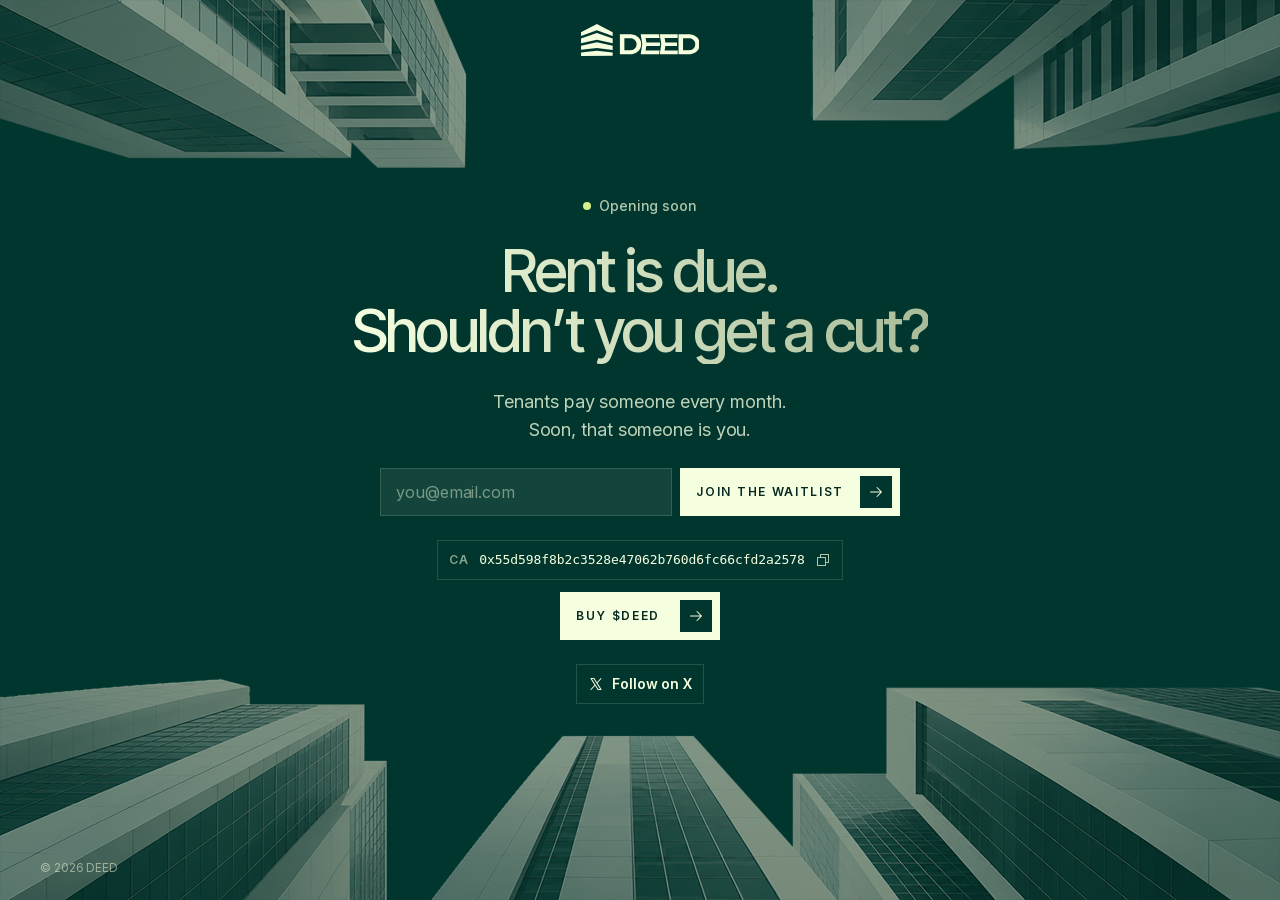
==== commit e6904fda: "." ====
--- a/index.html
+++ b/index.html
@@ -253,7 +253,7 @@
               aria-label="Copy contract address"
             >
               <span class="ca-label">CA</span>
-              <code class="ca-addr" id="caAddr">0xComingSoon</code>
+              <code class="ca-addr" id="caAddr">0x55d598f8b2c3528e47062b760d6fc66cfd2a2578</code>
               <span class="ca-action" id="caAction" aria-hidden="true">
                 <svg viewBox="0 0 256 256" fill="currentColor">
                   <path
@@ -264,7 +264,7 @@
             </button>
             <a
               class="btn"
-              href="https://app.uniswap.org/swap?chain=robinhood&inputCurrency=NATIVE&outputCurrency=0xComingSoon"
+              href="https://app.uniswap.org/swap?chain=robinhood&inputCurrency=NATIVE&outputCurrency=0x55d598f8b2c3528e47062b760d6fc66cfd2a2578"
               target="_blank"
               rel="noopener"
               id="buy"
